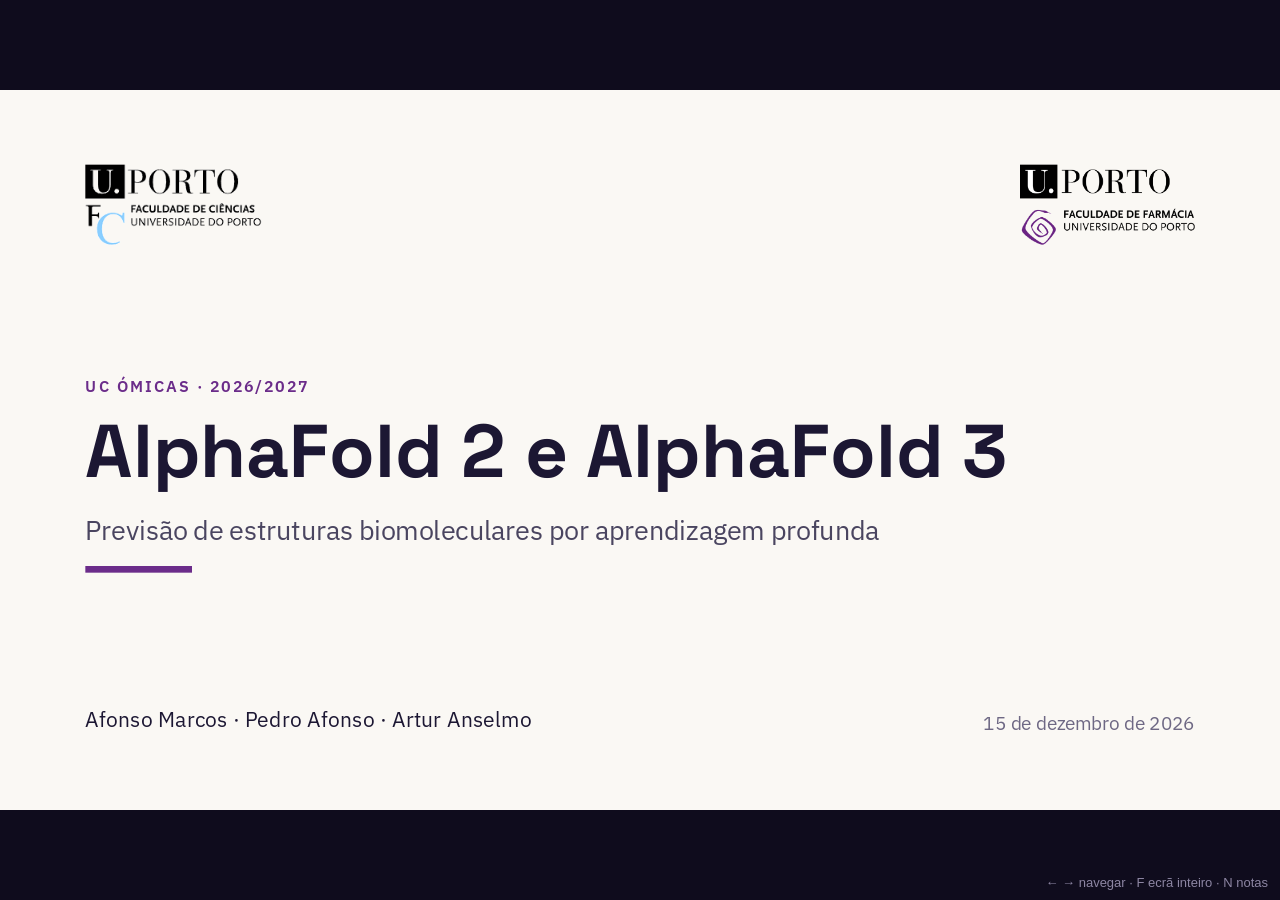
==== docs/index.html @ 963c186f "Apresentação publicada no GitHub Pages (docs/) - apresentacao/build_site.py gera um site estático a " ====
<!doctype html>
<html lang="pt">
<head>
<meta charset="utf-8">
<meta name="viewport" content="width=device-width, initial-scale=1">
<title>AlphaFold 2 e AlphaFold 3 — UC Ómicas</title>
<meta name="description" content="Apresentação do trabalho da UC Ómicas sobre o AlphaFold 2 e AlphaFold 3.">
<link rel="preconnect" href="https://fonts.googleapis.com">
<link rel="preconnect" href="https://fonts.gstatic.com" crossorigin>
<link rel="stylesheet" href="https://fonts.googleapis.com/css2?family=IBM+Plex+Sans:wght@400;600&amp;display=swap">
<link rel="stylesheet" href="https://fonts.googleapis.com/css2?family=Space+Grotesk:wght@400..700&amp;display=swap">
<style>
:root {
  --dark: #1c1733;
  --light: #faf8f4;
  --light2: #f1edf6;
  --card: #fffefc;
  --ink: #1c1733;
  --body: #4a4560;
  --muted: #6e6884;
  --accent: #6b2c8a;
  --accent-soft: #cdb4e3;
  --on-dark: #f4f1f8;
  --on-dark-body: #c9c2d8;
  --af2: #2a78d6;
  --af2-text: #1f5fb0;
  --af2-on-dark: #7fb2f0;
  --af3: #eb6834;
  --af3-text: #b4461a;
  --af3-on-dark: #f39a72;
  --rule: #ddd6e6;
}

section {
  background: var(--light);
  color: var(--ink);
  font-family: 'IBM Plex Sans', Arial, sans-serif;
  padding: 128px 128px 160px;
  display: flex;
  flex-direction: column;
  gap: 40px;
  counter-increment: page;
}

section.dark { background: var(--dark); color: var(--on-dark); }
section.alt { background: var(--light2); }

h1 { font-family: 'Space Grotesk', Arial, sans-serif; font-size: 112px; font-weight: 700; line-height: 1.05; color: var(--ink); }
h2 { font-family: 'Space Grotesk', Arial, sans-serif; font-size: 64px; font-weight: 600; line-height: 1.1; color: var(--ink); }
h3 { font-family: 'Space Grotesk', Arial, sans-serif; font-size: 36px; font-weight: 600; line-height: 1.15; color: var(--ink); }
section.dark h2, section.dark h3 { color: var(--on-dark); }

.eyebrow { font-size: 24px; font-weight: 600; letter-spacing: 3px; color: var(--accent); }
section.dark .eyebrow { color: var(--accent-soft); }

.lead { font-size: 32px; line-height: 1.4; color: var(--body); }
section.dark .lead { color: var(--on-dark-body); }

.head { display: flex; flex-direction: column; gap: 16px; }

/* Rodapé */
.foot { position: absolute; left: 128px; bottom: 64px; width: 1664px; display: flex; justify-content: space-between; }
.foot p { font-size: 24px; color: var(--muted); }
section.dark .foot p { color: var(--on-dark-body); }
.pg::after { content: counter(page); }

/* Cartões */
.cards { display: grid; gap: 32px; }
.c2 { grid-template-columns: 1fr 1fr; }
.c3 { grid-template-columns: 1fr 1fr 1fr; }
.c4 { grid-template-columns: 1fr 1fr 1fr 1fr; }
.card { background: var(--card); border: 2px solid var(--rule); border-radius: 16px; padding: 36px; display: flex; flex-direction: column; gap: 16px; }
.card.af2 { border-top: 10px solid var(--af2); }
.card.af3 { border-top: 10px solid var(--af3); }
.card .txt { font-size: 28px; line-height: 1.4; color: var(--body); }
.card ul { font-size: 28px; line-height: 1.45; color: var(--body); padding-left: 32px; display: flex; flex-direction: column; gap: 10px; }

/* Números grandes */
.big { font-family: 'Space Grotesk', Arial, sans-serif; font-size: 128px; font-weight: 700; line-height: 1; }
.big-l { font-size: 30px; line-height: 1.35; color: var(--on-dark-body); }
.stat { display: flex; flex-direction: column; gap: 16px; }

/* Etiquetas */
.pills { display: flex; flex-wrap: wrap; gap: 20px; }
.pill { font-size: 28px; padding: 14px 28px; border-radius: 999px; background: #2c2547; color: var(--on-dark); }

/* Tabelas */
.tab { font-size: 28px; color: var(--ink); width: 1664px; }
.note { font-size: 28px; line-height: 1.4; color: var(--body); }
section.dark .note { color: var(--on-dark-body); }

/* Linha do tempo */
.tl { display: grid; grid-template-columns: 1fr 1fr 1fr 1fr; gap: 32px; }
.tl-item { border-top: 4px solid var(--accent); padding-top: 28px; display: flex; flex-direction: column; gap: 14px; }
.ano { font-family: 'Space Grotesk', Arial, sans-serif; font-size: 72px; font-weight: 700; line-height: 1; color: var(--accent); }
.tl-item .txt { font-size: 28px; line-height: 1.4; color: var(--body); }

/* Diagrama ómico */
.flow { display: flex; align-items: center; gap: 24px; }
.flow .card { flex: 1; }
.flow .mid { flex: 1; background: var(--dark); border-color: var(--dark); }
.flow .mid h3 { color: var(--on-dark); }
.flow .mid .txt { color: var(--on-dark-body); }
.arrow { width: 72px; height: 36px; background: var(--accent); }

/* Capa */
section.capa { padding: 112px 128px 112px; justify-content: space-between; gap: 0; }
.logos { display: flex; justify-content: space-between; align-items: center; }
.titulo { display: flex; flex-direction: column; gap: 28px; }
.sub { font-size: 40px; line-height: 1.3; color: var(--body); }
.barra { width: 160px; height: 10px; background: var(--accent); }
.autores { display: flex; justify-content: space-between; align-items: flex-end; }
.nomes { font-size: 32px; line-height: 1.5; color: var(--ink); }
.data { font-size: 28px; color: var(--muted); }

/* Afirmação */
.quote { font-family: 'Space Grotesk', Arial, sans-serif; font-size: 76px; font-weight: 600; line-height: 1.15; color: var(--on-dark); }
.quote-sub { font-size: 36px; line-height: 1.35; color: var(--on-dark-body); }

/* Figuras */
.fig { background: #ffffff; border-radius: 16px; padding: 24px; }
.chips { display: flex; gap: 24px; }
.chip { flex: 1; background: var(--card); border: 2px solid var(--rule); border-radius: 16px; padding: 24px 28px; display: flex; flex-direction: column; gap: 6px; }
.chip .n { font-family: 'Space Grotesk', Arial, sans-serif; font-size: 44px; font-weight: 700; color: var(--accent); }
.chip .l { font-size: 24px; line-height: 1.3; color: var(--body); }

/* Movimento */
@keyframes sobe { from { opacity: 0; transform: translateY(24px); } to { opacity: 1; transform: translateY(0); } }
.anim { animation: sobe 500ms ease-out both; animation-delay: calc(var(--i, 0) * 120ms); }


*, *::before, *::after { box-sizing: border-box; }
html, body { margin: 0; height: 100%; background: #0f0c1d; overflow: hidden; }
#palco { position: fixed; left: 50%; top: 50%; width: 1920px; height: 1080px; transform-origin: 0 0; }
#palco > section { position: absolute; inset: 0; width: 1920px; height: 1080px; overflow: hidden;
                   visibility: hidden; }
#palco > section.ativo { visibility: visible; }
#palco section * { margin: 0; }
#palco section aside { display: none; }
#palco section ul { margin: 0; }
#palco section img { display: block; }
#palco section table { border-collapse: collapse; }
#palco section th { text-align: left; font-weight: 600; border-bottom: 2px solid #b9b0c8; }
#palco section td { border-bottom: 1px solid #ddd6e6; }
#palco section th, #palco section td { padding: 0.35em 0.6em; vertical-align: top; }
/* animações só no diapositivo ativo (repetem ao voltar) */
#palco section .anim { animation: none; }
#palco section.ativo .anim { animation: sobe 500ms ease-out both; animation-delay: calc(var(--i, 0) * 120ms); }
#notas { position: fixed; left: 0; right: 0; bottom: 0; max-height: 40vh; overflow: auto; display: none;
         background: rgba(15, 12, 29, .94); color: #f4f1f8; font: 18px/1.5 'IBM Plex Sans', Arial, sans-serif;
         padding: 16px 24px; }
#notas.on { display: block; }
#ajuda { position: fixed; right: 12px; bottom: 10px; color: #8d86a3; font: 13px Arial, sans-serif; }
@media print { #ajuda, #notas { display: none !important; } }

</style>
</head>
<body>
<div id="palco">
<section id="capa" class="capa" data-transition="fade">
<div class="logos">
<img src="assets/fcup.png" alt="Faculdade de Ciências da Universidade do Porto" style="width:264px;height:120px;object-fit:contain">
<img src="assets/ffup.png" alt="Faculdade de Farmácia da Universidade do Porto" style="width:262px;height:120px;object-fit:contain">
</div>
<div class="titulo">
<p class="eyebrow">UC ÓMICAS · 2026/2027</p>
<h1 style="transform:translate(0, -5px)">AlphaFold 2 e AlphaFold 3</h1>
<p class="sub">Previsão de estruturas biomoleculares por aprendizagem profunda</p>
<div class="barra"></div>
</div>
<div class="autores">
<p class="nomes">Afonso Marcos · Pedro Afonso · Artur Anselmo</p>
<p class="data">15 de dezembro de 2026</p>
</div>
<aside>AFONSO (≈ 20 s). Apresentamo-nos e anunciamos o tema: o AlphaFold, nas versões 2 e 3, analisado segundo os quatro eixos do enunciado — enquadramento biológico, implementação, algoritmo e reprodutibilidade/limitações. Para além da análise, usámos a ferramenta nas suas três formas de acesso e mostramos os resultados.</aside>
</section>
<section id="problema">
<div class="head">
<p class="eyebrow">ENQUADRAMENTO</p>
<h2>Um problema com 50 anos</h2>
</div>
<div class="tl">
<div class="tl-item anim" style="--i:0"><p class="ano">1973</p><p class="txt">Anfinsen: a sequência de aminoácidos determina a estrutura 3D</p></div>
<div class="tl-item anim" style="--i:1"><p class="ano">2020</p><p class="txt">CASP14: o AlphaFold 2 atinge exatidão comparável à experimental</p></div>
<div class="tl-item anim" style="--i:2"><p class="ano">2021</p><p class="txt">AlphaFold DB: estruturas previstas para proteomas inteiros</p></div>
<div class="tl-item anim" style="--i:3"><p class="ano">2024</p><p class="txt">AlphaFold 3 e Prémio Nobel da Química (Hassabis e Jumper)</p></div>
</div>
<div class="card anim" style="--i:4;flex-direction:row;align-items:center;gap:48px">
<p class="big" style="color:var(--accent);font-size:112px">214 M</p>
<p class="txt" style="font-size:32px">estruturas previstas disponíveis na AlphaFold Protein Structure Database (EMBL-EBI)</p>
</div>
<div class="foot"><p>AlphaFold 2 e 3 · UC Ómicas</p><p class="pg"></p></div>
<aside>AFONSO (≈ 40 s). A função de uma proteína depende da sua estrutura 3D, e desde Anfinsen sabemos que essa estrutura está codificada na sequência. Prever a estrutura a partir da sequência foi um problema em aberto durante cerca de 50 anos. Em 2020, no CASP14, o AlphaFold 2 atingiu pela primeira vez exatidão comparável à experimental. Em 2021 surgiu a AlphaFold DB, hoje com mais de 214 milhões de estruturas. Em 2024 saiu o AlphaFold 3 e Hassabis e Jumper receberam o Nobel da Química.</aside>
</section>
<section id="omica" class="alt">
<div class="head">
<p class="eyebrow">CONTEXTO ÓMICO</p>
<h2>Proteómica estrutural: da sequência à estrutura</h2>
</div>
<div class="flow">
<div class="card anim" style="--i:0"><h3>A montante</h3><p class="txt">Genómica e transcriptómica (Illumina, PacBio, Oxford Nanopore)</p><p class="txt">Proteómica por espetrometria de massa (LC-MS/MS)</p></div>
<svg class="arrow-svg" width="72" height="36" viewBox="0 0 72 36" aria-hidden="true"><path d="M0 11h43V0l29 18-29 18V25H0z" fill="#6b2c8a"/></svg>
<div class="card mid anim" style="--i:1"><h3>AlphaFold</h3><p class="txt">Input: sequência em FASTA</p><p class="txt">AF3: JSON com DNA, RNA, ligandos, iões e PTMs</p><p class="txt">Output: estrutura 3D + confiança</p></div>
<svg class="arrow-svg" width="72" height="36" viewBox="0 0 72 36" aria-hidden="true"><path d="M0 11h43V0l29 18-29 18V25H0z" fill="#6b2c8a"/></svg>
<div class="card anim" style="--i:2"><h3>A jusante</h3><p class="txt">Treino e validação com estruturas do PDB: raios-X, crio-EM e RMN</p></div>
</div>
<p class="note">Não processa dados brutos de sequenciação nem espectros: recebe sequências já traduzidas. Abrange a <b>proteómica e genómica estrutural</b> (98,5% do proteoma humano previsto em 2021) e a <b>interactómica</b> (Multimer, AF3).</p>
<div class="foot"><p>AlphaFold 2 e 3 · UC Ómicas</p><p class="pg"></p></div>
<aside>AFONSO (≈ 40 s). A ómica a que o AlphaFold responde é a proteómica estrutural: faz a ponte entre as sequências da genómica e transcriptómica e a estrutura 3D. Ao contrário de outras ferramentas ómicas, não recebe dados brutos — nem reads nem espectros — mas sim a sequência de aminoácidos em FASTA; o AF3 aceita um JSON com DNA, RNA, ligandos, iões e modificações. As tecnologias de sequenciação e a proteómica por LC-MS/MS estão a montante; a jusante estão as técnicas experimentais do PDB, com que o modelo foi treinado e é validado.</aside>
</section>
<section id="pergunta" class="dark" data-transition="fade">
<p class="eyebrow">PERGUNTA BIOLÓGICA</p>
<p class="quote anim" style="--i:0">Qual é a estrutura 3D de uma proteína, conhecida apenas a sua sequência?</p>
<p class="quote-sub anim" style="--i:1">AlphaFold 3: … e como interage com DNA, RNA, ligandos e iões?</p>
<div style="flex:1"></div>
<p class="eyebrow">APLICAÇÕES</p>
<div class="pills anim" style="--i:2">
<p class="pill">Anotação funcional</p>
<p class="pill">Variantes genéticas (AlphaMissense)</p>
<p class="pill">Cristalografia e crio-EM</p>
<p class="pill">Desenho de fármacos</p>
<p class="pill">Desenho de proteínas</p>
</div>
<div class="foot"><p>AlphaFold 2 e 3 · UC Ómicas</p><p class="pg"></p></div>
<aside>AFONSO (≈ 30 s). A pergunta central é simples: dada uma sequência, qual é a estrutura 3D? O AF3 acrescenta: com que moléculas interage e como? As aplicações vão da anotação de proteínas desconhecidas à interpretação de variantes — o AlphaMissense, derivado do AlphaFold, classifica variantes missense em todo o proteoma — passando pelo apoio à cristalografia e crio-EM e pelo desenho de fármacos e de proteínas. Passo a palavra ao Pedro.</aside>
</section>
<section id="acesso">
<div class="head">
<p class="eyebrow">ARQUITETURA E IMPLEMENTAÇÃO</p>
<h2>Quatro formas de usar o AlphaFold</h2>
</div>
<table class="tab">
<tr><th style="width:24%">Via</th><th style="width:16%">Versão</th><th style="width:28%">Precisa de</th><th style="width:32%">Principal limitação</th></tr>
<tr><td>AlphaFold Server</td><td>AF3</td><td>Browser e conta Google</td><td>Quota diária; uso não comercial</td></tr>
<tr><td>ColabFold</td><td>AF2</td><td>Browser (GPU grátis do Colab)</td><td>Memória da GPU limita o tamanho</td></tr>
<tr><td>AlphaFold DB</td><td>AF2, já calculado</td><td>Nada (web ou API REST)</td><td>Só cadeias isoladas naturais</td></tr>
<tr><td>Instalação local</td><td>AF2 e AF3</td><td>Linux, GPU NVIDIA, Docker</td><td>0,6 a 2,6 TB de bases de dados</td></tr>
</table>
<p class="note">Python + JAX + Haiku; pesquisa de homólogos com HMMER e HH-suite (ou MMseqs2 no ColabFold). Sem interface gráfica local: linha de comandos, notebook ou web. No Bioconda só existe o ColabFold. <b>Usámos as três primeiras vias.</b></p>
<div class="foot"><p>AlphaFold 2 e 3 · UC Ómicas</p><p class="pg"></p></div>
<aside>PEDRO (≈ 45 s). O AlphaFold está escrito em Python sobre JAX e Haiku, e usa ferramentas clássicas para os alinhamentos: HMMER e HH-suite. Há quatro formas de o usar. O AlphaFold Server dá acesso ao AF3 no browser, mas com quota diária e só para uso não comercial. O ColabFold corre o AF2 num notebook com GPU gratuita e substitui as pesquisas de homólogos por MMseqs2, 40 a 60 vezes mais rápido. A AlphaFold DB tem as previsões já feitas, acessíveis por API. A instalação local é por Docker e exige GPU e até 2,6 TB de bases de dados; o AF3 pede ainda 64 GB de RAM e uma GPU de classe A100. No Bioconda só está o ColabFold. Nós usámos as três primeiras.</aside>
</section>
<section id="algoritmo">
<div class="head">
<p class="eyebrow">ALGORITMO</p>
<h2>Coevolução + aprendizagem profunda</h2>
</div>
<p class="lead">Resíduos em contacto mutam de forma correlacionada: esse sinal no alinhamento múltiplo (MSA) é traduzido em geometria por uma rede neuronal.</p>
<div class="cards c2">
<div class="card af2 anim" style="--i:0">
<h3 style="color:var(--af2-text)">AlphaFold 2 (2021)</h3>
<ul>
<li>Evoformer × 48: representações do MSA e de pares, com atenção triangular</li>
<li>Structure Module: resíduos como corpos rígidos (IPA)</li>
<li>Recycling × 3 e relaxação Amber</li>
</ul>
</div>
<div class="card af3 anim" style="--i:1">
<h3 style="color:var(--af3-text)">AlphaFold 3 (2024)</h3>
<ul>
<li>Pairformer × 48, com o MSA reduzido a 4 blocos</li>
<li>Módulo de difusão: remove “ruído” até às posições de todos os átomos</li>
<li>Proteínas, DNA, RNA, ligandos, iões e PTMs</li>
</ul>
</div>
</div>
<div class="foot"><p>AlphaFold 2 e 3 · UC Ómicas</p><p class="pg"></p></div>
<aside>PEDRO (≈ 60 s). O princípio é a coevolução: resíduos que estão em contacto mutam de forma correlacionada, e isso fica registado no alinhamento múltiplo. O AF2 mantém uma representação do MSA e outra de pares de resíduos; o Evoformer, com 48 blocos, troca informação entre as duas, e as atualizações triangulares impõem consistência geométrica. O Structure Module trata cada resíduo como um corpo rígido e usa Invariant Point Attention; o processo repete-se três vezes (recycling) e termina com uma relaxação Amber. O AF3 simplifica o MSA, troca o Evoformer pelo Pairformer e, sobretudo, substitui o Structure Module por um módulo de difusão, como nos geradores de imagens: parte de ruído e refina até às coordenadas de todos os átomos. Por isso modela qualquer biomolécula — mas, sendo generativo, pode “alucinar” estrutura em regiões desordenadas.</aside>
</section>
<section id="workflow" class="alt">
<div class="head">
<p class="eyebrow">FLUXO DE TRABALHO</p>
<h2>Da sequência aos modelos</h2>
</div>
<div class="fig" style="align-self:center">
<img src="assets/workflow.png" alt="Fluxo de trabalho: 1 input (FASTA ou JSON), 2 pesquisa de homólogos (MSA e templates), 3 tronco (Evoformer no AF2, Pairformer no AF3), 4 estrutura (Structure Module no AF2, difusão no AF3), 5 output (5 modelos e métricas de confiança)" style="width:1500px;height:601px;object-fit:contain">
</div>
<div class="foot"><p>AlphaFold 2 e 3 · UC Ómicas</p><p class="pg"></p></div>
<aside>PEDRO (≈ 40 s). Este é o nosso esquema do fluxo de trabalho. Entra a sequência — ou, no AF3, o JSON com todas as moléculas. Segue-se a pesquisa de homólogos e de templates, que corre em CPU e é o passo mais demorado numa instalação local. Depois vem a rede neuronal, em GPU: o tronco (Evoformer no AF2, Pairformer no AF3) e a geração da estrutura (Structure Module ou difusão). No fim saem cinco modelos ordenados por confiança, em PDB ou mmCIF, e as métricas de confiança em JSON. Passo ao Artur, que vai mostrar o que isto devolve na prática.</aside>
</section>
<section id="metricas">
<div class="head">
<p class="eyebrow">O QUE DEVOLVE</p>
<h2>Cinco modelos + a confiança em cada um</h2>
</div>
<div class="cards c3">
<div class="card anim" style="--i:0"><h3>pLDDT</h3><p class="eyebrow">0–100, POR RESÍDUO</p><p class="txt">&gt; 90 muito alta · 70–90 confiante · &lt; 50 provável desordem. Fica na coluna B-factor do modelo.</p></div>
<div class="card anim" style="--i:1"><h3>PAE</h3><p class="eyebrow">Å, MATRIZ N × N</p><p class="txt">Erro esperado na posição relativa de dois resíduos: confiança entre domínios e entre cadeias.</p></div>
<div class="card anim" style="--i:2"><h3>pTM e ipTM</h3><p class="eyebrow">0–1</p><p class="txt">Topologia global e interfaces. ipTM &gt; 0,8: complexo de confiança; &lt; 0,6: provável falha.</p></div>
</div>
<p class="note">Os modelos vêm em PDB ou mmCIF e as métricas em JSON. As métricas são calibradas em cada versão e <b>não se comparam entre AF2 e AF3</b>: a validação objetiva faz-se contra estruturas experimentais (RMSD, TM-score).</p>
<div class="foot"><p>AlphaFold 2 e 3 · UC Ómicas</p><p class="pg"></p></div>
<aside>ARTUR (≈ 40 s). Cada previsão devolve cinco modelos ordenados e três tipos de métricas de confiança. O pLDDT, de 0 a 100, é por resíduo: acima de 90 é muito alta, abaixo de 50 indica normalmente uma região desordenada; vem guardado no B-factor, por isso qualquer visualizador colore o modelo pela confiança. O PAE é uma matriz que diz quão certa é a posição relativa de dois resíduos — útil para domínios e cadeias. O pTM e o ipTM estimam a qualidade global e das interfaces. Atenção: estas métricas não se comparam entre versões; para validar a sério, compara-se com estruturas experimentais. Foi o que fizemos.</aside>
</section>
<section id="exemplo" class="alt" style="gap:32px">
<div class="head">
<p class="eyebrow">EXEMPLO PRÁTICO: AF2, AF3 E ALPHAFOLD DB</p>
<h2>Ubiquitina e hemoglobina humanas</h2>
</div>
<div class="fig" style="align-self:center">
<img src="assets/plddt.png" alt="pLDDT por resíduo da ubiquitina e das cadeias alfa e beta da hemoglobina para AF2, AF3 e AlphaFold DB: acima de 90 em quase toda a sequência, com queda na cauda C-terminal da ubiquitina" style="width:1400px;height:422px;object-fit:contain">
</div>
<div class="chips">
<div class="chip anim" style="--i:0"><p class="n">0,96</p><p class="l">TM-score face ao cristal</p></div>
<div class="chip anim" style="--i:1"><p class="n">&lt; 0,5 Å</p><p class="l">RMSD do núcleo (3 fontes)</p></div>
<div class="chip anim" style="--i:2"><p class="n">0,4–0,8 Å</p><p class="l">desvio do Fe dos hemes (AF3)</p></div>
</div>
<div class="foot"><p>AlphaFold 2 e 3 · UC Ómicas</p><p class="pg"></p></div>
<aside>ARTUR (≈ 50 s). Previmos duas proteínas humanas pelas três vias: a ubiquitina, 76 resíduos, e a hemoglobina, um tetrâmero com quatro hemes. O gráfico mostra o pLDDT: acima de 90 em quase tudo, com uma queda na cauda C-terminal da ubiquitina, que é flexível — e é precisamente a parte que se liga às proteínas-alvo. Comparámos com as estruturas cristalográficas com código próprio em Python: TM-score de 0,96 e desvio do núcleo abaixo de meio ångström, menos do que a resolução do próprio cristal. O ColabFold e a AlphaFold DB deram o mesmo resultado, o que confirma que o MMseqs2 não perde exatidão. E o AF3 colocou os quatro hemes no sítio certo, com o ferro a menos de 1 Å da posição no cristal, ligado à histidina proximal correta.</aside>
</section>
<section id="estados" class="dark" data-transition="fade">
<div class="head">
<p class="eyebrow">O RESULTADO MAIS INTERESSANTE</p>
<h2>Duas versões, dois estados da hemoglobina</h2>
</div>
<div class="cards c3">
<div class="stat anim" style="--i:0"><h3>AF3 + 4 hemes</h3><p class="big" style="color:var(--af3-on-dark)">0,43 Å</p><p class="big-l">do estado T (desoxi, 2HHB)</p></div>
<div class="stat anim" style="--i:1"><h3>AF2-Multimer</h3><p class="big" style="color:var(--af2-on-dark)">1,01 Å</p><p class="big-l">do estado R (oxi, 1HHO)</p></div>
<div class="stat anim" style="--i:2"><h3>Escala</h3><p class="big" style="color:var(--on-dark-body)">2,35 Å</p><p class="big-l">entre T e R (experimental)</p></div>
</div>
<div style="flex:1"></div>
<p class="lead">Ambos com confiança muito alta (ipTM 0,88 e 0,93). O AlphaFold devolve <b>uma única conformação estática</b>: a confiança não diz qual estado foi previsto, nem que a proteína alterna entre eles.</p>
<div class="foot"><p>AlphaFold 2 e 3 · UC Ómicas</p><p class="pg"></p></div>
<aside>ARTUR (≈ 50 s). Aqui está a surpresa. A hemoglobina alterna entre o estado T, sem oxigénio, e o estado R, com oxigénio — é a base da ligação cooperativa. As cadeias individuais saíram quase iguais nas duas versões, mas a montagem do tetrâmero não: o AF3 ficou a 0,43 Å do estado T, e o AF2-Multimer mais perto do estado R, a 1 Å. Para escala, os dois estados experimentais diferem 2,35 Å. Ambas as previsões tinham confiança muito alta. Não conseguimos atribuir a diferença a uma única causa — o AF3 tinha os hemes e usou templates — mas a lição é clara: o AlphaFold dá uma fotografia estática, e a confiança alta não nos diz qual dos estados fisiológicos estamos a ver.</aside>
</section>
<section id="licencas">
<div class="head">
<p class="eyebrow">REPRODUTIBILIDADE E COMUNIDADE</p>
<h2>Código aberto, pesos com reservas</h2>
</div>
<div style="display:grid;grid-template-columns:1000px 1fr;gap:64px">
<table class="tab" style="width:1000px">
<tr><th style="width:30%">Componente</th><th style="width:26%">Código</th><th style="width:44%">Pesos / dados</th></tr>
<tr><td>AlphaFold 2</td><td>Apache 2.0</td><td>CC BY 4.0 (uso comercial)</td></tr>
<tr><td>AlphaFold 3</td><td>Apache 2.0</td><td>A pedido, não comercial</td></tr>
<tr><td>AlphaFold DB</td><td>–</td><td>CC BY 4.0</td></tr>
<tr><td>ColabFold</td><td>MIT</td><td>Usa os pesos do AF2</td></tr>
</table>
<div style="display:flex;flex-direction:column;gap:36px">
<div class="stat"><p class="big" style="color:var(--accent);font-size:96px">45 000+</p><p class="big-l" style="color:var(--body)">citações do artigo do AF2</p></div>
<div class="stat"><p class="big" style="color:var(--accent);font-size:96px">18 000</p><p class="big-l" style="color:var(--body)">citações do AF3 (OpenAlex, nov. 2026)</p></div>
</div>
</div>
<p class="note">AF3: versões regulares (v3.0.5, out. 2026). AF2: sem versões novas desde 2023. Alternativas totalmente abertas: OpenFold3, Boltz, Chai-1.</p>
<div class="foot"><p>AlphaFold 2 e 3 · UC Ómicas</p><p class="pg"></p></div>
<aside>ARTUR (≈ 40 s). É open-source? Em parte. O AF2 é totalmente aberto: código Apache 2.0 e pesos CC BY 4.0, com uso comercial. No AF3, o código é Apache 2.0, mas os pesos só se obtêm a pedido à Google e para uso não comercial, tal como o AlphaFold Server. A comunidade é muito ativa: o AF3 tem versões regulares — a última é de outubro — enquanto o AF2 está em manutenção. O impacto é enorme: mais de 45 mil citações para o artigo do AF2. E as restrições do AF3 levaram ao aparecimento de alternativas abertas como o OpenFold3 e o Boltz.</aside>
</section>
<section id="limitacoes" class="alt">
<div class="head">
<p class="eyebrow">LIMITAÇÕES</p>
<h2>O que o AlphaFold não faz</h2>
</div>
<div class="cards c3">
<div class="card anim" style="--i:0"><h3>Conformação estática</h3><p class="txt">Uma estrutura por previsão: não representa estados alternativos (ex.: T e R).</p></div>
<div class="card anim" style="--i:1"><h3>Regiões desordenadas</h3><p class="txt">pLDDT abaixo de 50; o AF3 pode “alucinar” estrutura ordenada.</p></div>
<div class="card anim" style="--i:2"><h3>Mutações pontuais</h3><p class="txt">Não prevê bem o efeito estrutural de mutações missense.</p></div>
<div class="card anim" style="--i:3"><h3>Dependência do MSA</h3><p class="txt">A exatidão cai com menos de cerca de 30 sequências homólogas.</p></div>
<div class="card anim" style="--i:4"><h3>Ligandos e complexos</h3><p class="txt">AF2 sem ligandos; Server com lista fechada; AFDB só cadeias isoladas.</p></div>
<div class="card anim" style="--i:5"><h3>Recursos e licenças</h3><p class="txt">GPU e terabytes de bases de dados; pesos do AF3 só para uso não comercial.</p></div>
</div>
<div class="foot"><p>AlphaFold 2 e 3 · UC Ómicas</p><p class="pg"></p></div>
<aside>ARTUR (≈ 40 s). Resumindo as limitações. Primeiro, a que vimos na hemoglobina: uma única conformação estática. Segundo, as regiões desordenadas, com pLDDT baixo — e o AF3 pode inventar estrutura onde ela não existe. Terceiro, não prevê bem o efeito de mutações pontuais: tende a devolver a mesma estrutura. Quarto, depende do alinhamento: com menos de cerca de 30 homólogos a exatidão cai. Quinto, ligandos e complexos: o AF2 não os modela, o Server tem uma lista fechada e a AFDB só tem cadeias isoladas — a ubiquitina madura nem lá existe, só os precursores. E por fim os recursos computacionais e as licenças. Devolvo a palavra ao Afonso.</aside>
</section>
<section id="conclusao" class="dark">
<p class="eyebrow">CONCLUSÃO</p>
<p class="quote anim" style="--i:0;font-size:72px">O AlphaFold produz hipóteses estruturais de alta qualidade.</p>
<p class="quote-sub anim" style="--i:1">Interpretá-las com as métricas de confiança e confirmá-las experimentalmente quando contam a dinâmica, os ligandos ou as mutações.</p>
<div style="display:flex;justify-content:space-between;align-items:flex-end">
<p class="note">Afonso Marcos · Pedro Afonso · Artur Anselmo</p>
</div>
<aside>AFONSO (≈ 30 s). Para concluir: o AlphaFold resolveu, para a maioria das proteínas, um problema com 50 anos, e está ao alcance de qualquer investigador através do Server, do ColabFold e da AlphaFold DB. O AF2 é maduro e aberto; o AF3 vai muito mais longe, mas com uma licença mais restritiva. Os nossos resultados mostram os dois lados: previsões quase perfeitas e hemes no sítio certo, mas também estados diferentes da mesma proteína com confiança máxima. Por isso, o AlphaFold dá hipóteses de alta qualidade, que se interpretam com as métricas de confiança e se confirmam experimentalmente quando a pergunta depende de dinâmica, ligandos ou mutações. Obrigado — ficamos disponíveis para perguntas.</aside>
</section>
<section id="e03cfb41" class="capa" data-transition="fade">
<div class="logos">
<img src="assets/fcup.png" alt="Faculdade de Ciências da Universidade do Porto" style="width:264px;height:120px;object-fit:contain">
<img src="assets/ffup.png" alt="Faculdade de Farmácia da Universidade do Porto" style="width:262px;height:120px;object-fit:contain">
</div>
<div class="titulo">
<p class="eyebrow">UC ÓMICAS · 2026/2027</p>
<h1 style="transform:translate(0, -5px)">AlphaFold</h1>
<p class="sub">Previsão de estruturas biomoleculares por aprendizagem profunda</p>
<div class="barra"></div>
</div>
<div class="autores">
<p class="nomes">Afonso Marcos · Pedro Afonso · Artur Anselmo</p>
<p class="data">15 de dezembro de 2026</p>
</div>
<aside>AFONSO (≈ 20 s). Apresentamo-nos e anunciamos o tema: o AlphaFold, nas versões 2 e 3, analisado segundo os quatro eixos do enunciado — enquadramento biológico, implementação, algoritmo e reprodutibilidade/limitações. Para além da análise, usámos a ferramenta nas suas três formas de acesso e mostramos os resultados.</aside>
</section>
</div>
<div id="notas" aria-live="polite"></div>
<div id="ajuda">← → navegar · F ecrã inteiro · N notas</div>
<script>
const sl = [...document.querySelectorAll('#palco > section')];
const palco = document.getElementById('palco'), notas = document.getElementById('notas');
let i = 0;
function ajusta() {
  const s = Math.min(innerWidth / 1920, innerHeight / 1080);
  palco.style.transform = `scale(${s}) translate(-50%, -50%)`;
}
function mostra(n) {
  i = Math.max(0, Math.min(sl.length - 1, n));
  sl.forEach((s, k) => s.classList.toggle('ativo', k === i));
  const a = sl[i].querySelector('aside');
  notas.textContent = a ? a.textContent : '';
  history.replaceState(null, '', '#' + (i + 1));
}
addEventListener('resize', ajusta);
addEventListener('keydown', e => {
  if (['ArrowRight', 'PageDown', ' ', 'Enter'].includes(e.key)) { mostra(i + 1); e.preventDefault(); }
  else if (['ArrowLeft', 'PageUp', 'Backspace'].includes(e.key)) { mostra(i - 1); e.preventDefault(); }
  else if (e.key === 'Home') mostra(0);
  else if (e.key === 'End') mostra(sl.length - 1);
  else if (e.key === 'f' || e.key === 'F') { document.fullscreenElement ? document.exitFullscreen() : document.documentElement.requestFullscreen(); }
  else if (e.key === 'n' || e.key === 'N') notas.classList.toggle('on');
});
addEventListener('click', e => { if (!notas.contains(e.target)) mostra(e.clientX > innerWidth / 3 ? i + 1 : i - 1); });
let x0 = null;
addEventListener('touchstart', e => { x0 = e.touches[0].clientX; });
addEventListener('touchend', e => { if (x0 === null) return; const d = e.changedTouches[0].clientX - x0; if (Math.abs(d) > 40) mostra(i + (d < 0 ? 1 : -1)); x0 = null; });
ajusta();
mostra((parseInt(location.hash.slice(1)) || 1) - 1);
</script>
</body>
</html>
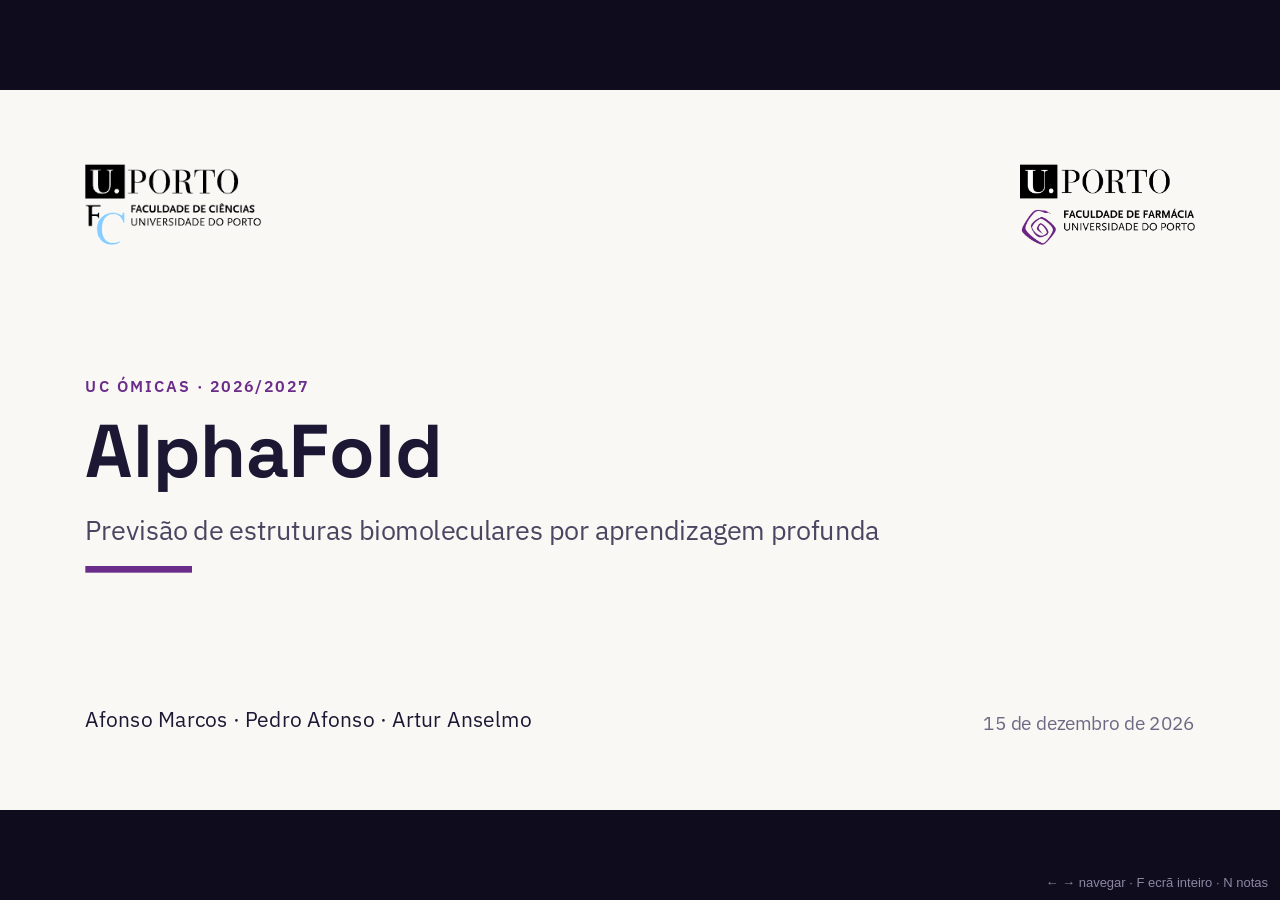
==== commit c2a9d2a1: "novas alteracoes" ====
--- a/docs/index.html
+++ b/docs/index.html
@@ -3,8 +3,8 @@
 <head>
 <meta charset="utf-8">
 <meta name="viewport" content="width=device-width, initial-scale=1">
-<title>AlphaFold 2 e AlphaFold 3 — UC Ómicas</title>
-<meta name="description" content="Apresentação do trabalho da UC Ómicas sobre o AlphaFold 2 e AlphaFold 3.">
+<title>AlphaFold — UC Ómicas</title>
+<meta name="description" content="Apresentação do trabalho da UC Ómicas sobre o AlphaFold (versões 2 e 3).">
 <link rel="preconnect" href="https://fonts.googleapis.com">
 <link rel="preconnect" href="https://fonts.gstatic.com" crossorigin>
 <link rel="stylesheet" href="https://fonts.googleapis.com/css2?family=IBM+Plex+Sans:wght@400;600&amp;display=swap">
@@ -164,7 +164,7 @@
 </div>
 <div class="titulo">
 <p class="eyebrow">UC ÓMICAS · 2026/2027</p>
-<h1 style="transform:translate(0, -5px)">AlphaFold 2 e AlphaFold 3</h1>
+<h1 style="transform:translate(0, -5px)">AlphaFold</h1>
 <p class="sub">Previsão de estruturas biomoleculares por aprendizagem profunda</p>
 <div class="barra"></div>
 </div>
@@ -189,7 +189,7 @@
 <p class="big" style="color:var(--accent);font-size:112px">214 M</p>
 <p class="txt" style="font-size:32px">estruturas previstas disponíveis na AlphaFold Protein Structure Database (EMBL-EBI)</p>
 </div>
-<div class="foot"><p>AlphaFold 2 e 3 · UC Ómicas</p><p class="pg"></p></div>
+<div class="foot"><p>AlphaFold · UC Ómicas</p><p class="pg"></p></div>
 <aside>AFONSO (≈ 40 s). A função de uma proteína depende da sua estrutura 3D, e desde Anfinsen sabemos que essa estrutura está codificada na sequência. Prever a estrutura a partir da sequência foi um problema em aberto durante cerca de 50 anos. Em 2020, no CASP14, o AlphaFold 2 atingiu pela primeira vez exatidão comparável à experimental. Em 2021 surgiu a AlphaFold DB, hoje com mais de 214 milhões de estruturas. Em 2024 saiu o AlphaFold 3 e Hassabis e Jumper receberam o Nobel da Química.</aside>
 </section>
 <section id="omica" class="alt">
@@ -204,9 +204,9 @@
 <svg class="arrow-svg" width="72" height="36" viewBox="0 0 72 36" aria-hidden="true"><path d="M0 11h43V0l29 18-29 18V25H0z" fill="#6b2c8a"/></svg>
 <div class="card anim" style="--i:2"><h3>A jusante</h3><p class="txt">Treino e validação com estruturas do PDB: raios-X, crio-EM e RMN</p></div>
 </div>
-<p class="note">Não processa dados brutos de sequenciação nem espectros: recebe sequências já traduzidas. Abrange a <b>proteómica e genómica estrutural</b> (98,5% do proteoma humano previsto em 2021) e a <b>interactómica</b> (Multimer, AF3).</p>
-<div class="foot"><p>AlphaFold 2 e 3 · UC Ómicas</p><p class="pg"></p></div>
-<aside>AFONSO (≈ 40 s). A ómica a que o AlphaFold responde é a proteómica estrutural: faz a ponte entre as sequências da genómica e transcriptómica e a estrutura 3D. Ao contrário de outras ferramentas ómicas, não recebe dados brutos — nem reads nem espectros — mas sim a sequência de aminoácidos em FASTA; o AF3 aceita um JSON com DNA, RNA, ligandos, iões e modificações. As tecnologias de sequenciação e a proteómica por LC-MS/MS estão a montante; a jusante estão as técnicas experimentais do PDB, com que o modelo foi treinado e é validado.</aside>
+<p class="note">Não processa dados brutos de sequenciação nem espetros: recebe sequências já traduzidas. Abrange a <b>proteómica e genómica estrutural</b> (98,5% do proteoma humano previsto em 2021) e a <b>interactómica</b> (Multimer, AF3).</p>
+<div class="foot"><p>AlphaFold · UC Ómicas</p><p class="pg"></p></div>
+<aside>AFONSO (≈ 40 s). A ómica a que o AlphaFold responde é a proteómica estrutural: faz a ponte entre as sequências da genómica e transcriptómica e a estrutura 3D. Ao contrário de outras ferramentas ómicas, não recebe dados brutos — nem reads nem espetros — mas sim a sequência de aminoácidos em FASTA; o AF3 aceita um JSON com DNA, RNA, ligandos, iões e modificações. As tecnologias de sequenciação e a proteómica por LC-MS/MS estão a montante; a jusante estão as técnicas experimentais do PDB, com que o modelo foi treinado e é validado.</aside>
 </section>
 <section id="pergunta" class="dark" data-transition="fade">
 <p class="eyebrow">PERGUNTA BIOLÓGICA</p>
@@ -221,7 +221,7 @@
 <p class="pill">Desenho de fármacos</p>
 <p class="pill">Desenho de proteínas</p>
 </div>
-<div class="foot"><p>AlphaFold 2 e 3 · UC Ómicas</p><p class="pg"></p></div>
+<div class="foot"><p>AlphaFold · UC Ómicas</p><p class="pg"></p></div>
 <aside>AFONSO (≈ 30 s). A pergunta central é simples: dada uma sequência, qual é a estrutura 3D? O AF3 acrescenta: com que moléculas interage e como? As aplicações vão da anotação de proteínas desconhecidas à interpretação de variantes — o AlphaMissense, derivado do AlphaFold, classifica variantes missense em todo o proteoma — passando pelo apoio à cristalografia e crio-EM e pelo desenho de fármacos e de proteínas. Passo a palavra ao Pedro.</aside>
 </section>
 <section id="acesso">
@@ -237,7 +237,7 @@
 <tr><td>Instalação local</td><td>AF2 e AF3</td><td>Linux, GPU NVIDIA, Docker</td><td>0,6 a 2,6 TB de bases de dados</td></tr>
 </table>
 <p class="note">Python + JAX + Haiku; pesquisa de homólogos com HMMER e HH-suite (ou MMseqs2 no ColabFold). Sem interface gráfica local: linha de comandos, notebook ou web. No Bioconda só existe o ColabFold. <b>Usámos as três primeiras vias.</b></p>
-<div class="foot"><p>AlphaFold 2 e 3 · UC Ómicas</p><p class="pg"></p></div>
+<div class="foot"><p>AlphaFold · UC Ómicas</p><p class="pg"></p></div>
 <aside>PEDRO (≈ 45 s). O AlphaFold está escrito em Python sobre JAX e Haiku, e usa ferramentas clássicas para os alinhamentos: HMMER e HH-suite. Há quatro formas de o usar. O AlphaFold Server dá acesso ao AF3 no browser, mas com quota diária e só para uso não comercial. O ColabFold corre o AF2 num notebook com GPU gratuita e substitui as pesquisas de homólogos por MMseqs2, 40 a 60 vezes mais rápido. A AlphaFold DB tem as previsões já feitas, acessíveis por API. A instalação local é por Docker e exige GPU e até 2,6 TB de bases de dados; o AF3 pede ainda 64 GB de RAM e uma GPU de classe A100. No Bioconda só está o ColabFold. Nós usámos as três primeiras.</aside>
 </section>
 <section id="algoritmo">
@@ -264,7 +264,7 @@
 </ul>
 </div>
 </div>
-<div class="foot"><p>AlphaFold 2 e 3 · UC Ómicas</p><p class="pg"></p></div>
+<div class="foot"><p>AlphaFold · UC Ómicas</p><p class="pg"></p></div>
 <aside>PEDRO (≈ 60 s). O princípio é a coevolução: resíduos que estão em contacto mutam de forma correlacionada, e isso fica registado no alinhamento múltiplo. O AF2 mantém uma representação do MSA e outra de pares de resíduos; o Evoformer, com 48 blocos, troca informação entre as duas, e as atualizações triangulares impõem consistência geométrica. O Structure Module trata cada resíduo como um corpo rígido e usa Invariant Point Attention; o processo repete-se três vezes (recycling) e termina com uma relaxação Amber. O AF3 simplifica o MSA, troca o Evoformer pelo Pairformer e, sobretudo, substitui o Structure Module por um módulo de difusão, como nos geradores de imagens: parte de ruído e refina até às coordenadas de todos os átomos. Por isso modela qualquer biomolécula — mas, sendo generativo, pode “alucinar” estrutura em regiões desordenadas.</aside>
 </section>
 <section id="workflow" class="alt">
@@ -275,7 +275,7 @@
 <div class="fig" style="align-self:center">
 <img src="assets/workflow.png" alt="Fluxo de trabalho: 1 input (FASTA ou JSON), 2 pesquisa de homólogos (MSA e templates), 3 tronco (Evoformer no AF2, Pairformer no AF3), 4 estrutura (Structure Module no AF2, difusão no AF3), 5 output (5 modelos e métricas de confiança)" style="width:1500px;height:601px;object-fit:contain">
 </div>
-<div class="foot"><p>AlphaFold 2 e 3 · UC Ómicas</p><p class="pg"></p></div>
+<div class="foot"><p>AlphaFold · UC Ómicas</p><p class="pg"></p></div>
 <aside>PEDRO (≈ 40 s). Este é o nosso esquema do fluxo de trabalho. Entra a sequência — ou, no AF3, o JSON com todas as moléculas. Segue-se a pesquisa de homólogos e de templates, que corre em CPU e é o passo mais demorado numa instalação local. Depois vem a rede neuronal, em GPU: o tronco (Evoformer no AF2, Pairformer no AF3) e a geração da estrutura (Structure Module ou difusão). No fim saem cinco modelos ordenados por confiança, em PDB ou mmCIF, e as métricas de confiança em JSON. Passo ao Artur, que vai mostrar o que isto devolve na prática.</aside>
 </section>
 <section id="metricas">
@@ -284,12 +284,12 @@
 <h2>Cinco modelos + a confiança em cada um</h2>
 </div>
 <div class="cards c3">
-<div class="card anim" style="--i:0"><h3>pLDDT</h3><p class="eyebrow">0–100, POR RESÍDUO</p><p class="txt">&gt; 90 muito alta · 70–90 confiante · &lt; 50 provável desordem. Fica na coluna B-factor do modelo.</p></div>
+<div class="card anim" style="--i:0"><h3>pLDDT</h3><p class="eyebrow">0–100, POR RESÍDUO</p><p class="txt">&gt; 90 muito alta · 70–90 confiante · 50–70 baixa · &lt; 50 provável desordem. Fica na coluna B-factor do modelo.</p></div>
 <div class="card anim" style="--i:1"><h3>PAE</h3><p class="eyebrow">Å, MATRIZ N × N</p><p class="txt">Erro esperado na posição relativa de dois resíduos: confiança entre domínios e entre cadeias.</p></div>
 <div class="card anim" style="--i:2"><h3>pTM e ipTM</h3><p class="eyebrow">0–1</p><p class="txt">Topologia global e interfaces. ipTM &gt; 0,8: complexo de confiança; &lt; 0,6: provável falha.</p></div>
 </div>
 <p class="note">Os modelos vêm em PDB ou mmCIF e as métricas em JSON. As métricas são calibradas em cada versão e <b>não se comparam entre AF2 e AF3</b>: a validação objetiva faz-se contra estruturas experimentais (RMSD, TM-score).</p>
-<div class="foot"><p>AlphaFold 2 e 3 · UC Ómicas</p><p class="pg"></p></div>
+<div class="foot"><p>AlphaFold · UC Ómicas</p><p class="pg"></p></div>
 <aside>ARTUR (≈ 40 s). Cada previsão devolve cinco modelos ordenados e três tipos de métricas de confiança. O pLDDT, de 0 a 100, é por resíduo: acima de 90 é muito alta, abaixo de 50 indica normalmente uma região desordenada; vem guardado no B-factor, por isso qualquer visualizador colore o modelo pela confiança. O PAE é uma matriz que diz quão certa é a posição relativa de dois resíduos — útil para domínios e cadeias. O pTM e o ipTM estimam a qualidade global e das interfaces. Atenção: estas métricas não se comparam entre versões; para validar a sério, compara-se com estruturas experimentais. Foi o que fizemos.</aside>
 </section>
 <section id="exemplo" class="alt" style="gap:32px">
@@ -305,7 +305,7 @@
 <div class="chip anim" style="--i:1"><p class="n">&lt; 0,5 Å</p><p class="l">RMSD do núcleo (3 fontes)</p></div>
 <div class="chip anim" style="--i:2"><p class="n">0,4–0,8 Å</p><p class="l">desvio do Fe dos hemes (AF3)</p></div>
 </div>
-<div class="foot"><p>AlphaFold 2 e 3 · UC Ómicas</p><p class="pg"></p></div>
+<div class="foot"><p>AlphaFold · UC Ómicas</p><p class="pg"></p></div>
 <aside>ARTUR (≈ 50 s). Previmos duas proteínas humanas pelas três vias: a ubiquitina, 76 resíduos, e a hemoglobina, um tetrâmero com quatro hemes. O gráfico mostra o pLDDT: acima de 90 em quase tudo, com uma queda na cauda C-terminal da ubiquitina, que é flexível — e é precisamente a parte que se liga às proteínas-alvo. Comparámos com as estruturas cristalográficas com código próprio em Python: TM-score de 0,96 e desvio do núcleo abaixo de meio ångström, menos do que a resolução do próprio cristal. O ColabFold e a AlphaFold DB deram o mesmo resultado, o que confirma que o MMseqs2 não perde exatidão. E o AF3 colocou os quatro hemes no sítio certo, com o ferro a menos de 1 Å da posição no cristal, ligado à histidina proximal correta.</aside>
 </section>
 <section id="estados" class="dark" data-transition="fade">
@@ -320,7 +320,7 @@
 </div>
 <div style="flex:1"></div>
 <p class="lead">Ambos com confiança muito alta (ipTM 0,88 e 0,93). O AlphaFold devolve <b>uma única conformação estática</b>: a confiança não diz qual estado foi previsto, nem que a proteína alterna entre eles.</p>
-<div class="foot"><p>AlphaFold 2 e 3 · UC Ómicas</p><p class="pg"></p></div>
+<div class="foot"><p>AlphaFold · UC Ómicas</p><p class="pg"></p></div>
 <aside>ARTUR (≈ 50 s). Aqui está a surpresa. A hemoglobina alterna entre o estado T, sem oxigénio, e o estado R, com oxigénio — é a base da ligação cooperativa. As cadeias individuais saíram quase iguais nas duas versões, mas a montagem do tetrâmero não: o AF3 ficou a 0,43 Å do estado T, e o AF2-Multimer mais perto do estado R, a 1 Å. Para escala, os dois estados experimentais diferem 2,35 Å. Ambas as previsões tinham confiança muito alta. Não conseguimos atribuir a diferença a uma única causa — o AF3 tinha os hemes e usou templates — mas a lição é clara: o AlphaFold dá uma fotografia estática, e a confiança alta não nos diz qual dos estados fisiológicos estamos a ver.</aside>
 </section>
 <section id="licencas">
@@ -342,7 +342,7 @@
 </div>
 </div>
 <p class="note">AF3: versões regulares (v3.0.5, out. 2026). AF2: sem versões novas desde 2023. Alternativas totalmente abertas: OpenFold3, Boltz, Chai-1.</p>
-<div class="foot"><p>AlphaFold 2 e 3 · UC Ómicas</p><p class="pg"></p></div>
+<div class="foot"><p>AlphaFold · UC Ómicas</p><p class="pg"></p></div>
 <aside>ARTUR (≈ 40 s). É open-source? Em parte. O AF2 é totalmente aberto: código Apache 2.0 e pesos CC BY 4.0, com uso comercial. No AF3, o código é Apache 2.0, mas os pesos só se obtêm a pedido à Google e para uso não comercial, tal como o AlphaFold Server. A comunidade é muito ativa: o AF3 tem versões regulares — a última é de outubro — enquanto o AF2 está em manutenção. O impacto é enorme: mais de 45 mil citações para o artigo do AF2. E as restrições do AF3 levaram ao aparecimento de alternativas abertas como o OpenFold3 e o Boltz.</aside>
 </section>
 <section id="limitacoes" class="alt">
@@ -358,7 +358,7 @@
 <div class="card anim" style="--i:4"><h3>Ligandos e complexos</h3><p class="txt">AF2 sem ligandos; Server com lista fechada; AFDB só cadeias isoladas.</p></div>
 <div class="card anim" style="--i:5"><h3>Recursos e licenças</h3><p class="txt">GPU e terabytes de bases de dados; pesos do AF3 só para uso não comercial.</p></div>
 </div>
-<div class="foot"><p>AlphaFold 2 e 3 · UC Ómicas</p><p class="pg"></p></div>
+<div class="foot"><p>AlphaFold · UC Ómicas</p><p class="pg"></p></div>
 <aside>ARTUR (≈ 40 s). Resumindo as limitações. Primeiro, a que vimos na hemoglobina: uma única conformação estática. Segundo, as regiões desordenadas, com pLDDT baixo — e o AF3 pode inventar estrutura onde ela não existe. Terceiro, não prevê bem o efeito de mutações pontuais: tende a devolver a mesma estrutura. Quarto, depende do alinhamento: com menos de cerca de 30 homólogos a exatidão cai. Quinto, ligandos e complexos: o AF2 não os modela, o Server tem uma lista fechada e a AFDB só tem cadeias isoladas — a ubiquitina madura nem lá existe, só os precursores. E por fim os recursos computacionais e as licenças. Devolvo a palavra ao Afonso.</aside>
 </section>
 <section id="conclusao" class="dark">
@@ -385,7 +385,7 @@
 <p class="nomes">Afonso Marcos · Pedro Afonso · Artur Anselmo</p>
 <p class="data">15 de dezembro de 2026</p>
 </div>
-<aside>AFONSO (≈ 20 s). Apresentamo-nos e anunciamos o tema: o AlphaFold, nas versões 2 e 3, analisado segundo os quatro eixos do enunciado — enquadramento biológico, implementação, algoritmo e reprodutibilidade/limitações. Para além da análise, usámos a ferramenta nas suas três formas de acesso e mostramos os resultados.</aside>
+<aside>AFONSO. Diapositivo de fecho, fica no ecrã durante as perguntas. Obrigado pela atenção.</aside>
 </section>
 </div>
 <div id="notas" aria-live="polite"></div>
